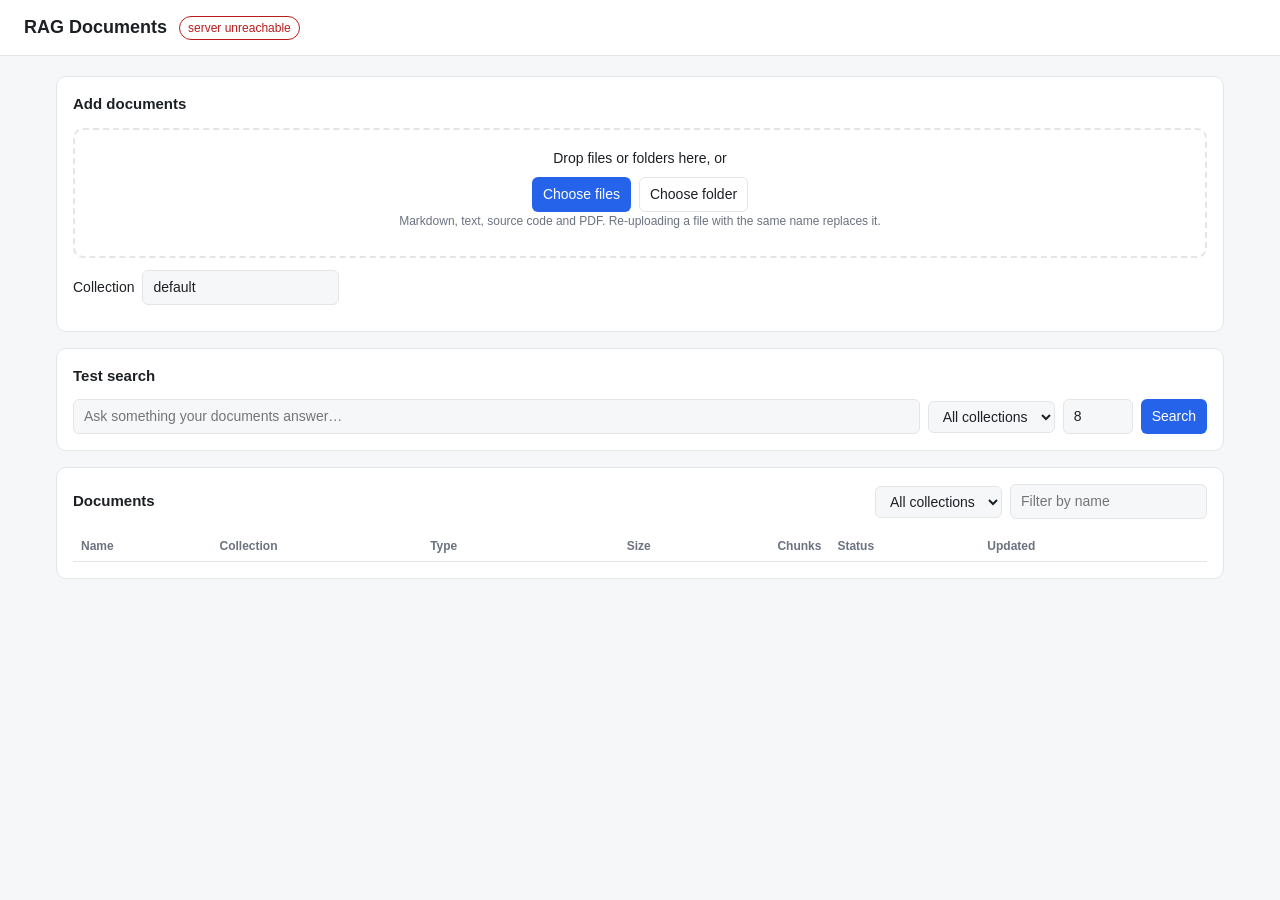
==== src/RagServer/wwwroot/index.html @ d6236e87 "Add local RAG server for opencode ASP.NET Core (.NET 10) service that indexes markdown, text, source" ====
<!doctype html>
<html lang="en">
<head>
  <meta charset="utf-8">
  <meta name="viewport" content="width=device-width, initial-scale=1">
  <title>RAG Documents</title>
  <link rel="stylesheet" href="app.css">
</head>
<body>
  <header>
    <h1>RAG Documents</h1>
    <span id="health" class="pill">checking…</span>
  </header>

  <main>
    <section class="card">
      <h2>Add documents</h2>
      <div id="drop" class="drop">
        <p>Drop files or folders here, or</p>
        <div class="row">
          <label class="button">Choose files<input id="fileInput" type="file" multiple hidden></label>
          <label class="button secondary">Choose folder<input id="folderInput" type="file" webkitdirectory multiple hidden></label>
        </div>
        <p class="hint">Markdown, text, source code and PDF. Re-uploading a file with the same name replaces it.</p>
      </div>
      <div class="row">
        <label for="collection">Collection</label>
        <input id="collection" list="collectionList" value="default" autocomplete="off">
        <datalist id="collectionList"></datalist>
      </div>
      <ul id="uploadLog" class="log"></ul>
    </section>

    <section class="card">
      <h2>Test search</h2>
      <form id="searchForm" class="row">
        <input id="searchQuery" placeholder="Ask something your documents answer…" class="grow" required>
        <select id="searchCollection"><option value="">All collections</option></select>
        <input id="searchK" type="number" min="1" max="50" value="8" title="Results">
        <button type="submit">Search</button>
      </form>
      <div id="searchResults"></div>
    </section>

    <section class="card">
      <div class="row spread">
        <h2>Documents <span id="docCount" class="muted"></span></h2>
        <div class="row">
          <select id="filterCollection"><option value="">All collections</option></select>
          <input id="filterName" placeholder="Filter by name">
        </div>
      </div>
      <div class="table-wrap">
        <table>
          <thead>
            <tr><th>Name</th><th>Collection</th><th>Type</th><th class="num">Size</th><th class="num">Chunks</th><th>Status</th><th>Updated</th><th></th></tr>
          </thead>
          <tbody id="docs"></tbody>
        </table>
      </div>
    </section>
  </main>

  <dialog id="viewer">
    <div class="row spread">
      <h2 id="viewerTitle"></h2>
      <div class="row">
        <a id="viewerFile" class="button secondary" target="_blank">Original</a>
        <button id="viewerClose" class="secondary">Close</button>
      </div>
    </div>
    <div class="tabs">
      <button data-tab="chunks" class="tab active">Chunks</button>
      <button data-tab="text" class="tab">Extracted text</button>
    </div>
    <div id="viewerBody"></div>
  </dialog>

  <script src="app.js"></script>
</body>
</html>
---- src/RagServer/wwwroot/app.css ----
:root {
  --bg: #f6f7f9;
  --card: #ffffff;
  --text: #1c2024;
  --muted: #6b7280;
  --border: #e3e5e8;
  --accent: #2563eb;
  --accent-text: #ffffff;
  --ok: #15803d;
  --warn: #b45309;
  --bad: #b91c1c;
  --code-bg: #f3f4f6;
  color-scheme: light;
}
@media (prefers-color-scheme: dark) {
  :root {
    --bg: #111317;
    --card: #1a1d22;
    --text: #e6e8eb;
    --muted: #9aa1ab;
    --border: #2c3038;
    --accent: #4f8cff;
    --accent-text: #0b0d10;
    --ok: #4ade80;
    --warn: #fbbf24;
    --bad: #f87171;
    --code-bg: #0f1115;
    color-scheme: dark;
  }
}

* { box-sizing: border-box; }
body {
  margin: 0;
  background: var(--bg);
  color: var(--text);
  font: 14px/1.5 -apple-system, BlinkMacSystemFont, "Segoe UI", Roboto, sans-serif;
}
header {
  display: flex; align-items: center; gap: 12px;
  padding: 14px 24px; border-bottom: 1px solid var(--border); background: var(--card);
}
h1 { font-size: 18px; margin: 0; }
h2 { font-size: 15px; margin: 0 0 12px; }
main { max-width: 1200px; margin: 0 auto; padding: 20px 16px; display: grid; gap: 16px; }
.card { background: var(--card); border: 1px solid var(--border); border-radius: 10px; padding: 16px; min-width: 0; }
.row { display: flex; gap: 8px; align-items: center; flex-wrap: wrap; }
.row.spread { justify-content: space-between; }
.row h2 { margin: 0; }
.grow { flex: 1; min-width: 200px; }
.muted, .hint { color: var(--muted); font-weight: normal; }
.hint { font-size: 12px; margin: 8px 0 0; }

input, select, button, .button {
  font: inherit; color: inherit; background: var(--bg);
  border: 1px solid var(--border); border-radius: 6px; padding: 6px 10px;
}
input[type=number] { width: 70px; }
button, .button {
  background: var(--accent); color: var(--accent-text); border-color: transparent;
  cursor: pointer; text-decoration: none; display: inline-block;
}
button.secondary, .button.secondary { background: transparent; color: var(--text); border-color: var(--border); }
button.small { padding: 2px 8px; font-size: 12px; }
button.danger { color: var(--bad); }
button:disabled { opacity: .5; cursor: default; }

.drop {
  border: 2px dashed var(--border); border-radius: 10px; padding: 18px; text-align: center; margin-bottom: 12px;
}
.drop .row { justify-content: center; }
.drop p { margin: 0 0 8px; }
.drop.over { border-color: var(--accent); background: color-mix(in srgb, var(--accent) 8%, transparent); }

.log { list-style: none; padding: 0; margin: 10px 0 0; max-height: 160px; overflow: auto; font-size: 12px; }
.log li { padding: 2px 0; }

.pill { font-size: 12px; padding: 2px 8px; border-radius: 999px; border: 1px solid var(--border); color: var(--muted); }
.pill.ok { color: var(--ok); border-color: currentColor; }
.pill.bad { color: var(--bad); border-color: currentColor; }
.status-ready { color: var(--ok); }
.status-pending { color: var(--warn); }
.status-failed { color: var(--bad); }

.table-wrap { overflow-x: auto; margin-top: 12px; }
table { width: 100%; border-collapse: collapse; }
th, td { text-align: left; padding: 6px 8px; border-bottom: 1px solid var(--border); white-space: nowrap; }
th { font-size: 12px; color: var(--muted); font-weight: 600; }
td.name { white-space: normal; word-break: break-all; }
td.name a { color: var(--accent); cursor: pointer; text-decoration: none; }
.num { text-align: right; }
td .row { flex-wrap: nowrap; justify-content: flex-end; }

.hit { border: 1px solid var(--border); border-radius: 8px; padding: 10px; margin-top: 10px; }
.hit-head { display: flex; justify-content: space-between; gap: 8px; flex-wrap: wrap; font-size: 12px; }
.hit-head strong { font-size: 13px; }
pre {
  background: var(--code-bg); border-radius: 6px; padding: 10px; margin: 8px 0 0;
  white-space: pre-wrap; word-break: break-word; font: 12px/1.45 ui-monospace, SFMono-Regular, Menlo, monospace;
  max-height: 320px; overflow: auto;
}

dialog {
  width: min(1000px, calc(100vw - 32px)); max-height: calc(100vh - 48px);
  background: var(--card); color: var(--text); border: 1px solid var(--border); border-radius: 10px; padding: 16px;
}
dialog::backdrop { background: rgba(0, 0, 0, .45); }
#viewerBody { overflow: auto; max-height: calc(100vh - 200px); }
#viewerBody pre { max-height: none; }
.tabs { display: flex; gap: 4px; margin: 12px 0 4px; border-bottom: 1px solid var(--border); }
.tab { background: none; color: var(--muted); border: none; border-bottom: 2px solid transparent; border-radius: 0; }
.tab.active { color: var(--text); border-bottom-color: var(--accent); }
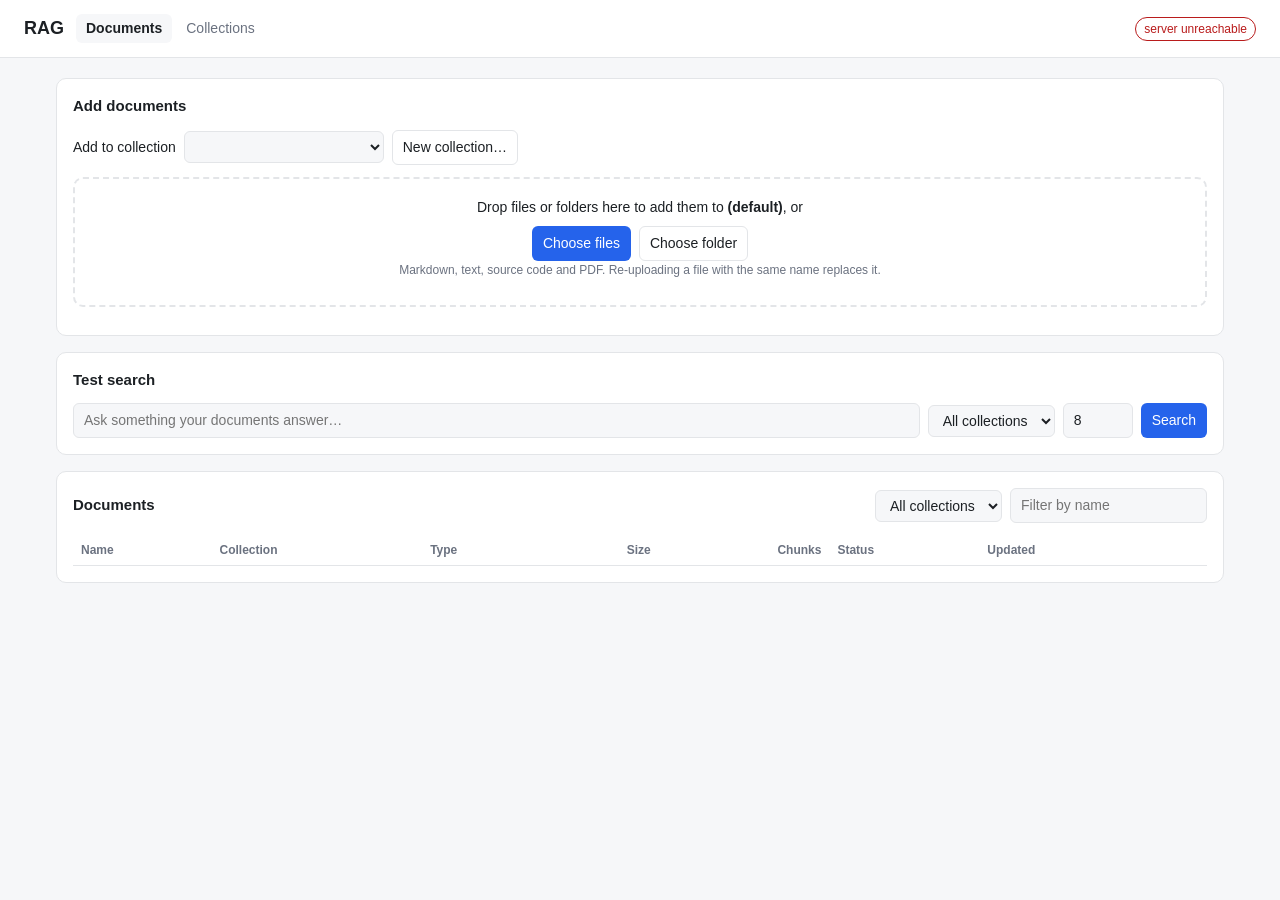
==== commit 9be660e2: "Add collection management Collections are now rows in a collections table, so they can exist without" ====
--- a/src/RagServer/wwwroot/index.html
+++ b/src/RagServer/wwwroot/index.html
@@ -8,25 +8,29 @@
 </head>
 <body>
   <header>
-    <h1>RAG Documents</h1>
+    <h1>RAG</h1>
+    <nav>
+      <a href="/" class="active">Documents</a>
+      <a href="/collections.html">Collections</a>
+    </nav>
     <span id="health" class="pill">checking…</span>
   </header>
 
   <main>
     <section class="card">
       <h2>Add documents</h2>
+      <div class="row target">
+        <label for="collection">Add to collection</label>
+        <select id="collection"></select>
+        <a class="button secondary" id="newCollection" href="/collections.html?new=1&amp;return=1">New collection…</a>
+      </div>
       <div id="drop" class="drop">
-        <p>Drop files or folders here, or</p>
+        <p>Drop files or folders here to add them to <strong id="dropTarget">(default)</strong>, or</p>
         <div class="row">
           <label class="button">Choose files<input id="fileInput" type="file" multiple hidden></label>
           <label class="button secondary">Choose folder<input id="folderInput" type="file" webkitdirectory multiple hidden></label>
         </div>
         <p class="hint">Markdown, text, source code and PDF. Re-uploading a file with the same name replaces it.</p>
-      </div>
-      <div class="row">
-        <label for="collection">Collection</label>
-        <input id="collection" list="collectionList" value="default" autocomplete="off">
-        <datalist id="collectionList"></datalist>
       </div>
       <ul id="uploadLog" class="log"></ul>
     </section>
@@ -76,6 +80,7 @@
     <div id="viewerBody"></div>
   </dialog>
 
+  <script src="common.js"></script>
   <script src="app.js"></script>
 </body>
 </html>
--- a/src/RagServer/wwwroot/app.css
+++ b/src/RagServer/wwwroot/app.css
@@ -110,3 +110,36 @@
 .tabs { display: flex; gap: 4px; margin: 12px 0 4px; border-bottom: 1px solid var(--border); }
 .tab { background: none; color: var(--muted); border: none; border-bottom: 2px solid transparent; border-radius: 0; }
 .tab.active { color: var(--text); border-bottom-color: var(--accent); }
+
+/* ---------- navigation ---------- */
+header nav { display: flex; gap: 4px; margin-right: auto; }
+header nav a {
+  color: var(--muted); text-decoration: none; padding: 4px 10px; border-radius: 6px;
+}
+header nav a:hover { color: var(--text); background: var(--bg); }
+header nav a.active { color: var(--text); background: var(--bg); font-weight: 600; }
+
+/* ---------- upload target ---------- */
+.row.target { margin-bottom: 12px; }
+.row.target select { min-width: 200px; }
+
+/* ---------- collections page ---------- */
+textarea {
+  width: 100%; font: 13px/1.45 ui-monospace, SFMono-Regular, Menlo, monospace; color: inherit;
+  background: var(--bg); border: 1px solid var(--border); border-radius: 6px; padding: 8px 10px;
+  margin-bottom: 8px; resize: vertical;
+}
+#createForm .hint { margin: 0; }
+th.check, td.check { width: 32px; }
+input.rename { width: 100%; min-width: 180px; background: transparent; border-color: transparent; }
+input.rename:hover, input.rename:focus { border-color: var(--border); background: var(--bg); }
+input.rename.changed { border-color: var(--warn); background: color-mix(in srgb, var(--warn) 10%, transparent); }
+.message { margin-top: 10px; padding: 8px 10px; border-radius: 6px; border: 1px solid var(--border); }
+.message.ok { color: var(--ok); border-color: currentColor; }
+.message.bad { color: var(--bad); border-color: currentColor; }
+fieldset { border: 1px solid var(--border); border-radius: 8px; margin: 12px 0; padding: 8px 12px 10px; }
+legend { color: var(--muted); padding: 0 4px; }
+label.radio { display: block; padding: 4px 0; cursor: pointer; }
+.row.end { justify-content: flex-end; }
+button.danger-solid { background: var(--bad); color: #fff; }
+#removeDialog { width: min(480px, calc(100vw - 32px)); }
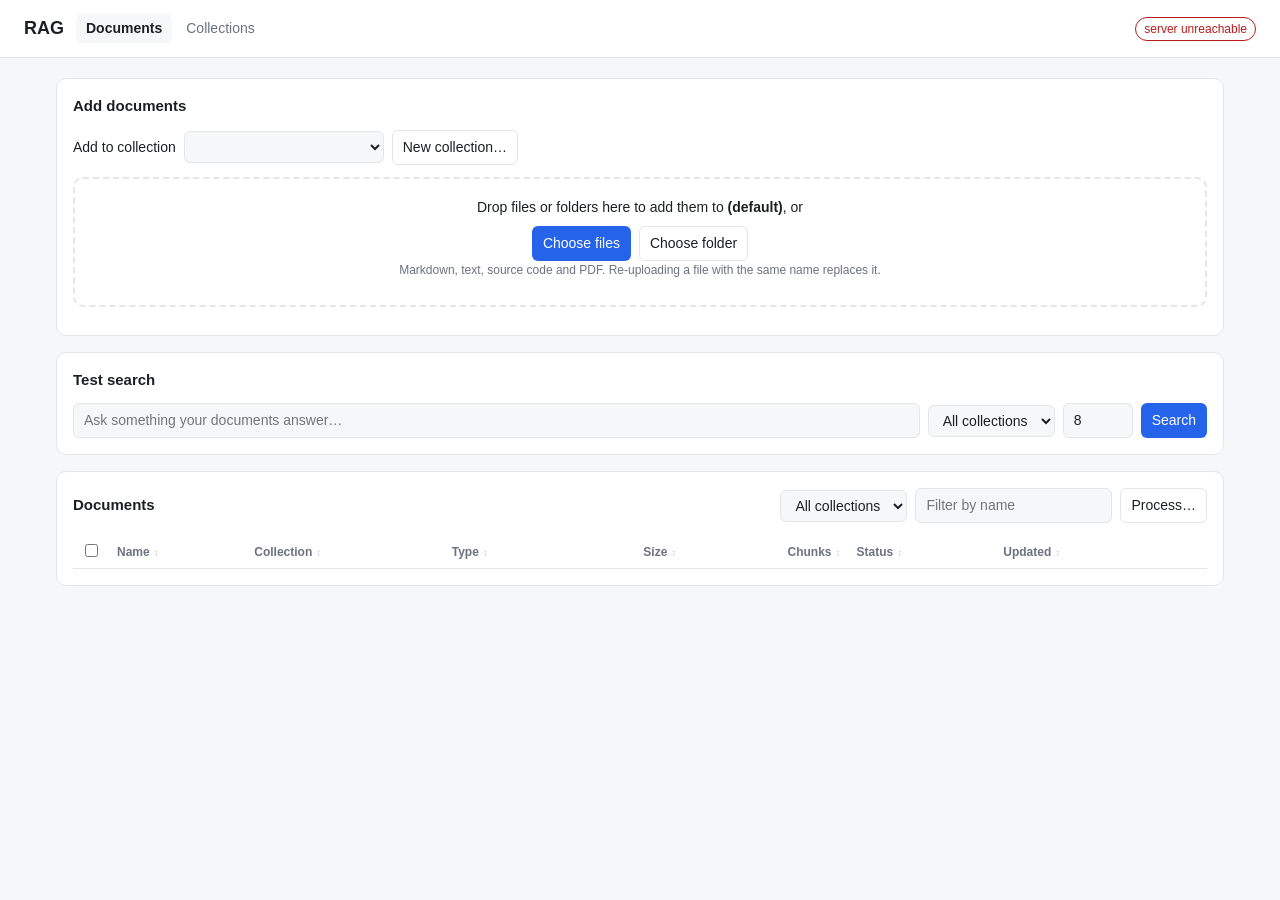
==== commit cf6829aa: "Add layout-aware PDF pipeline, batch processing and column sorting Layout analysis (new layout-servi" ====
--- a/src/RagServer/wwwroot/index.html
+++ b/src/RagServer/wwwroot/index.html
@@ -52,12 +52,18 @@
         <div class="row">
           <select id="filterCollection"><option value="">All collections</option></select>
           <input id="filterName" placeholder="Filter by name">
+          <button id="clearSort" class="secondary" hidden title="Back to the default order (collection, then name)">Clear sort</button>
+          <button id="processBtn" class="secondary" title="Queue OCR and layout analysis for many PDFs, e.g. as an overnight batch">Process…</button>
         </div>
+      </div>
+      <div id="queuePanel" class="queue" hidden>
+        <div><strong>Processing queue</strong> <span id="queueText"></span></div>
+        <button id="queueCancel" class="small secondary danger">Cancel all</button>
       </div>
       <div class="table-wrap">
         <table>
           <thead>
-            <tr><th>Name</th><th>Collection</th><th>Type</th><th class="num">Size</th><th class="num">Chunks</th><th>Status</th><th>Updated</th><th></th></tr>
+            <tr><th class="check"><input type="checkbox" id="selectAllDocs" title="Select all shown"></th><th class="sortable" data-sort="name">Name</th><th class="sortable" data-sort="collection">Collection</th><th class="sortable" data-sort="type">Type</th><th class="sortable num" data-sort="size">Size</th><th class="sortable num" data-sort="chunks">Chunks</th><th class="sortable" data-sort="status">Status</th><th class="sortable" data-sort="updated">Updated</th><th></th></tr>
           </thead>
           <tbody id="docs"></tbody>
         </table>
@@ -80,6 +86,59 @@
     <div id="viewerBody"></div>
   </dialog>
 
+  <dialog id="reindexDialog">
+    <form method="dialog" id="reindexForm">
+      <h2>Re-index <span id="reindexTitle" class="muted"></span></h2>
+      <label class="choice">
+        <input type="radio" name="reindexChoice" value="keep" checked>
+        <span><strong id="reindexKeepLabel"></strong><br><span id="reindexKeepHint" class="hint"></span></span>
+      </label>
+      <label class="choice">
+        <input type="radio" name="reindexChoice" value="ocr">
+        <span><strong id="reindexOcrLabel"></strong>
+          <span class="row scope-row"><select id="ocrScope"></select><span id="ocrEstimate" class="muted"></span></span>
+          <span id="reindexOcrHint" class="hint"></span></span>
+      </label>
+      <label class="choice">
+        <input type="radio" name="reindexChoice" value="layout">
+        <span><strong>Analyze layout</strong><br>
+          <span id="reindexLayoutHint" class="hint"></span>
+          <span class="row scope-row"><label class="inline"><input type="checkbox" id="layoutRedo"> Re-analyze pages already analyzed</label></span></span>
+      </label>
+      <label class="choice" id="reindexRevertRow">
+        <input type="radio" name="reindexChoice" value="revert">
+        <span><strong>Revert to embedded text</strong><br><span id="reindexRevertHint" class="hint"></span></span>
+      </label>
+      <div class="row end">
+        <button value="cancel" class="secondary" formnovalidate>Cancel</button>
+        <button value="confirm">Start</button>
+      </div>
+    </form>
+  </dialog>
+
+  <dialog id="batchDialog">
+    <form method="dialog" id="batchForm">
+      <h2>Process PDFs</h2>
+      <p class="hint">Queues work for the analysis lane, one page at a time. Uploads keep indexing meanwhile, so this suits overnight batches.</p>
+      <fieldset>
+        <legend>Which documents</legend>
+        <label class="radio"><input type="radio" name="batchScope" value="selected"> <span id="batchSelectedLabel"></span></label>
+        <label class="radio"><input type="radio" name="batchScope" value="collection" checked> <span id="batchCollectionLabel"></span></label>
+      </fieldset>
+      <fieldset>
+        <legend>What to do</legend>
+        <label class="radio"><input type="checkbox" id="batchOcr" checked> OCR scanned pages (pages without text)</label>
+        <label class="radio"><input type="checkbox" id="batchLayout" checked> Analyze layout of pages with text</label>
+        <label class="radio indent"><input type="checkbox" id="batchRedo"> Include pages already analyzed</label>
+      </fieldset>
+      <div id="batchPreview" class="message"></div>
+      <div class="row end">
+        <button value="cancel" class="secondary" formnovalidate>Cancel</button>
+        <button value="confirm" id="batchQueue">Queue</button>
+      </div>
+    </form>
+  </dialog>
+
   <script src="common.js"></script>
   <script src="app.js"></script>
 </body>
--- a/src/RagServer/wwwroot/app.css
+++ b/src/RagServer/wwwroot/app.css
@@ -30,6 +30,8 @@
 }
 
 * { box-sizing: border-box; }
+/* Elements with display rules of their own must still honour the hidden attribute. */
+[hidden] { display: none !important; }
 body {
   margin: 0;
   background: var(--bg);
@@ -143,3 +145,51 @@
 .row.end { justify-content: flex-end; }
 button.danger-solid { background: var(--bad); color: #fff; }
 #removeDialog { width: min(480px, calc(100vw - 32px)); }
+
+/* ---------- OCR status ---------- */
+.status-needs_ocr { color: var(--warn); font-weight: 600; }
+.status-ocr { color: var(--accent); }
+td.status { white-space: nowrap; }
+.warn { color: var(--warn); cursor: help; }
+.badge {
+  display: inline-block; font-size: 11px; line-height: 16px; padding: 0 6px; border-radius: 999px;
+  border: 1px solid currentColor; vertical-align: 1px; cursor: help;
+}
+.badge.ocr { color: var(--accent); }
+.badge.muted-badge { color: var(--muted); }
+.progress {
+  display: inline-block; width: 60px; height: 6px; border-radius: 3px; background: var(--border);
+  vertical-align: middle; overflow: hidden; margin-left: 4px;
+}
+.progress > span { display: block; height: 100%; background: var(--accent); transition: width .4s; }
+
+/* ---------- re-index dialog ---------- */
+#reindexDialog { width: min(560px, calc(100vw - 32px)); }
+label.choice {
+  display: flex; gap: 10px; align-items: flex-start; padding: 10px; margin: 8px 0;
+  border: 1px solid var(--border); border-radius: 8px; cursor: pointer;
+}
+label.choice:has(input:checked) { border-color: var(--accent); }
+label.choice:has(input:disabled) { opacity: .55; cursor: default; }
+label.choice input { margin-top: 4px; }
+label.choice .hint { display: block; margin: 4px 0 0; }
+.scope-row { margin-top: 6px; }
+
+/* ---------- layout and batch processing ---------- */
+.badge.layout { color: var(--ok); }
+.queue {
+  display: flex; justify-content: space-between; align-items: center; gap: 10px; flex-wrap: wrap;
+  margin-top: 12px; padding: 8px 10px; border: 1px solid var(--accent); border-radius: 8px;
+  background: color-mix(in srgb, var(--accent) 6%, transparent);
+}
+#batchDialog { width: min(560px, calc(100vw - 32px)); }
+label.radio.indent { padding-left: 24px; }
+label.inline { font-size: 12px; color: var(--muted); }
+
+/* ---------- sortable columns ---------- */
+th.sortable { cursor: pointer; user-select: none; }
+th.sortable:hover { color: var(--text); }
+th.sortable::after { content: "↕"; opacity: .35; margin-left: 4px; font-size: 10px; }
+th.sortable.sorted { color: var(--accent); }
+th.sortable.sorted[data-dir="asc"]::after { content: "▲"; opacity: 1; }
+th.sortable.sorted[data-dir="desc"]::after { content: "▼"; opacity: 1; }
